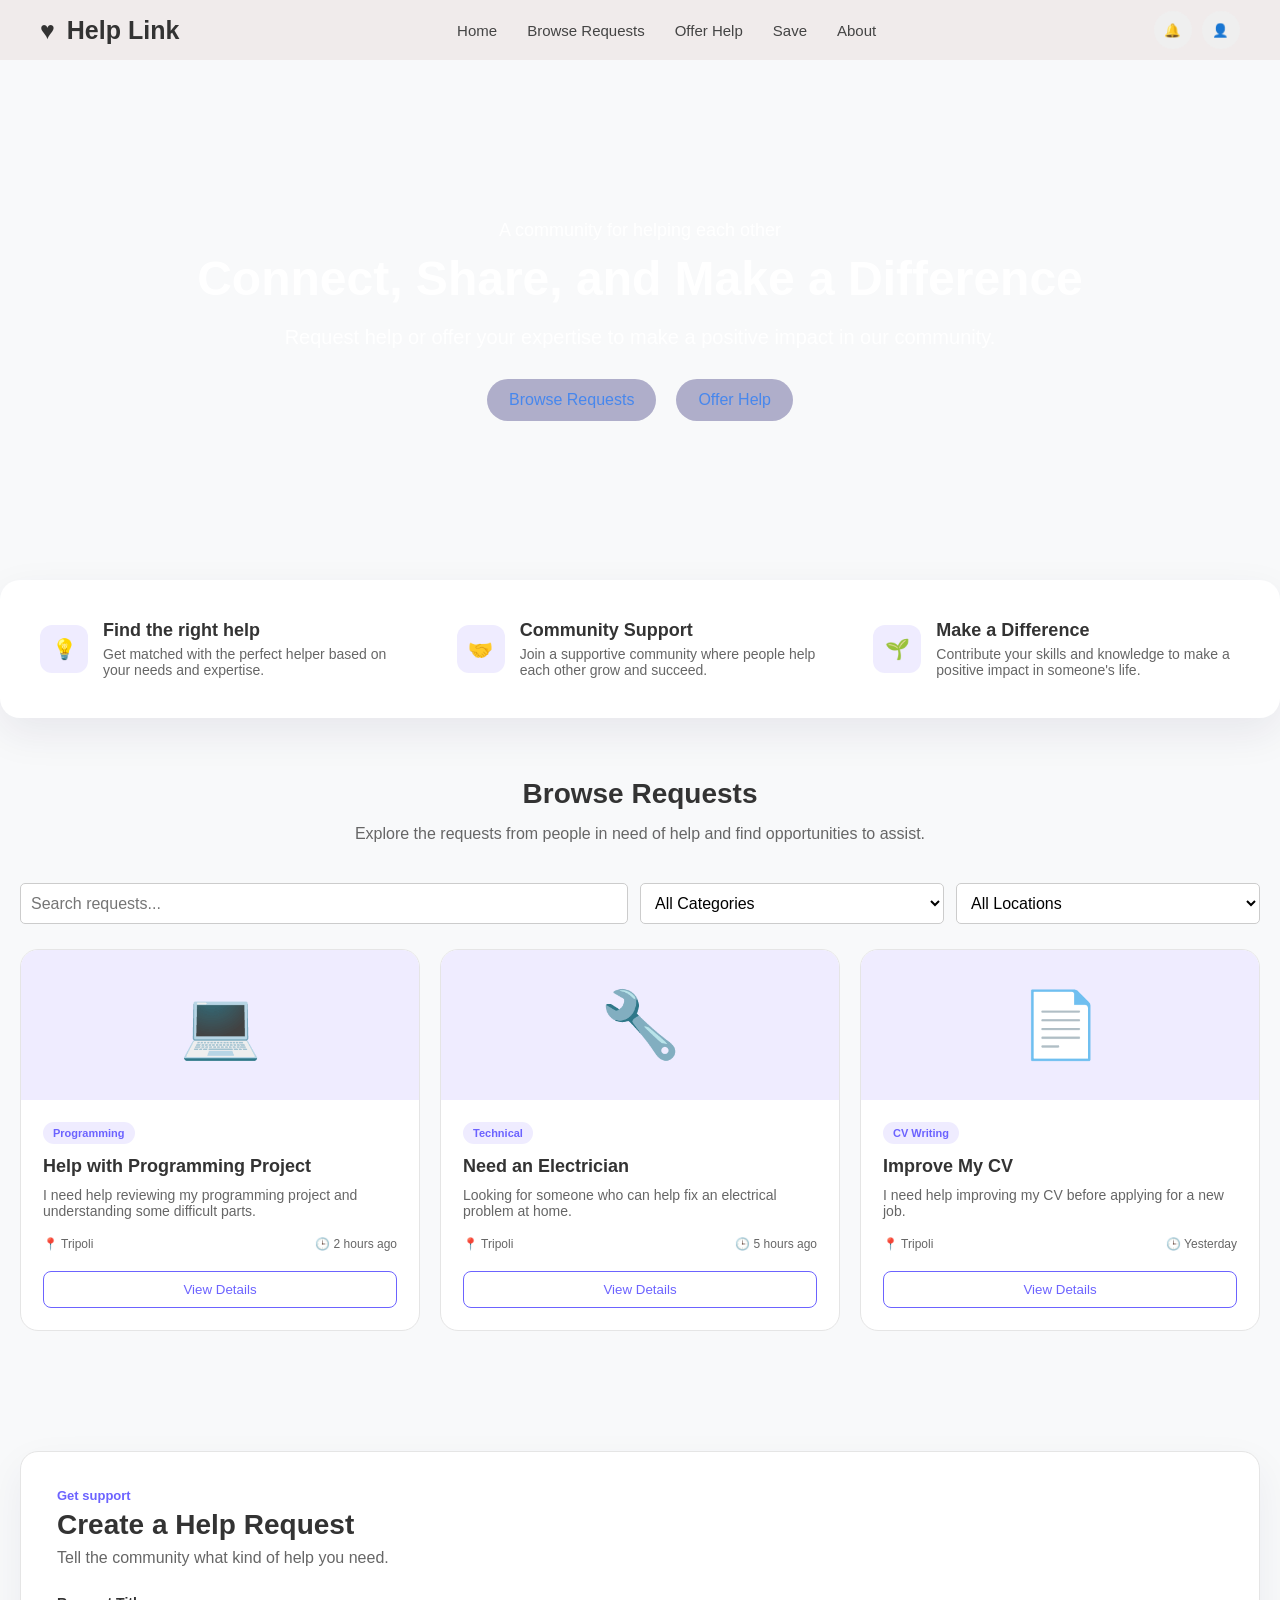
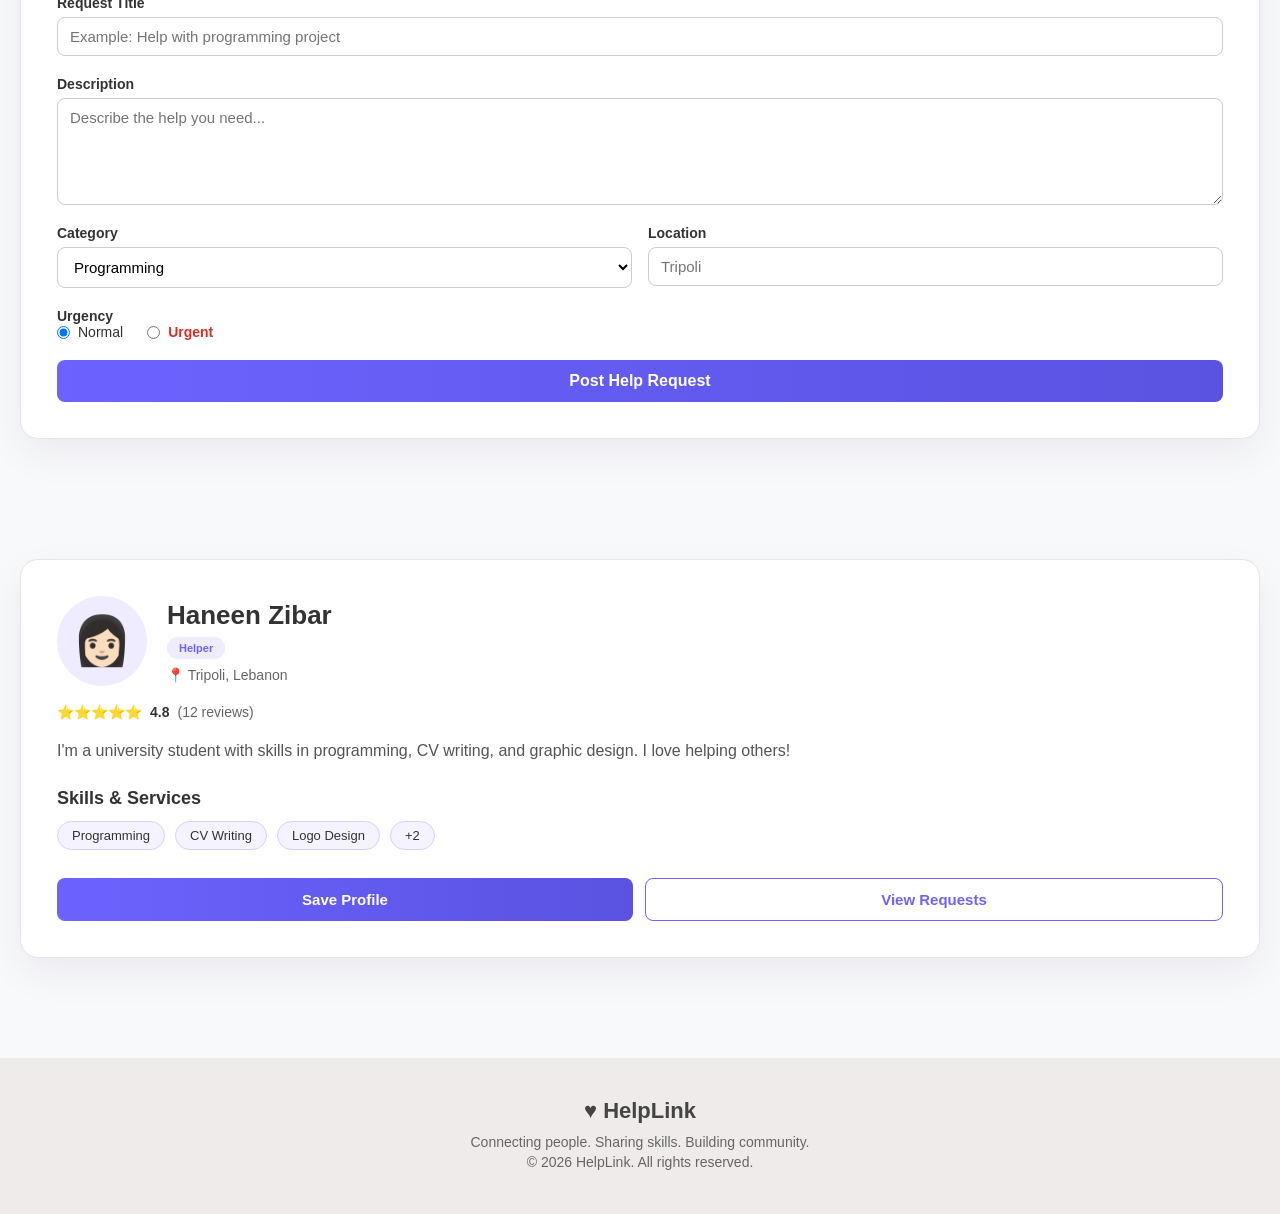
==== Exam/exam..html @ 08ad46ef "Add assignments" ====
<!DOCTYPE html>
<html lang="en">
<head>
    <meta charset="UTF-8">
    <meta name="viewport" content="width=device-width, initial-scale=1.0">
    <title>Help Link</title>
    <link rel="stylesheet" href="exam.css">
</head>
<body>
    <div class="navbar" id="home">
        <div class="logo">
            <span class="logo_icon">♥</span>
            Help Link
        </div>
        <nav class="nav_links">
            <a href="#home">Home</a>
            <a href="#requests">Browse Requests</a>
            <a href="#create-request">Offer Help</a>
            <a href="#save">Save</a>
            <a href="#profile">About</a>
        </nav>
        <div class="header_section">
            <button class="icon_button" aria-label="Notifications">🔔</button>
            <button class="icon_button" aria-label="Profile">👤</button>
        </div>
    </div>

    <section class="hero">
        <div class="hero_content">
            <p class="small_text">A community for helping each other</p>
            <h1>Connect, Share, and Make a Difference</h1>
            <p class="hero_text">Request help or offer your expertise to make a positive impact in our community.</p>
            <div class="hero_buttons">
                <a href="#requests" class="primary_button">Browse Requests</a>
                <a href="#create-request" class="primary_button">Offer Help</a>
            </div>
        </div>
    </section>

    <section class="features">
        <div class="feature">
            <div class="feature_icon">💡</div>
            <div>
                <h3>Find the right help</h3>
                <p>Get matched with the perfect helper based on your needs and expertise.</p>
            </div>
        </div>
        <div class="feature">
            <div class="feature_icon">🤝</div>
            <div>
                <h3>Community Support</h3>
                <p>Join a supportive community where people help each other grow and succeed.</p>
            </div>
        </div>
        <div class="feature">
            <div class="feature_icon">🌱</div>
            <div>
                <h3>Make a Difference</h3>
                <p>Contribute your skills and knowledge to make a positive impact in someone's life.</p>
            </div>
        </div>
    </section>

    <section class="section" id="requests">
        <div class="section_heading">
            <h2>Browse Requests</h2>
            <p>Explore the requests from people in need of help and find opportunities to assist.</p>
        </div>

        <div class="search">
            <input type="search" placeholder="Search requests..." aria-label="Search requests">
            <select aria-label="Filter by category">
                <option>All Categories</option>
                <option>Programming</option>
                <option>Technical</option>
                <option>CV Writing</option>
                <option>Graphic Design</option>
            </select>
            <select aria-label="Filter by location">
                <option>All Locations</option>
                <option>Tripoli</option>
                <option>Beirut</option>
                <option>Other</option>
            </select>
        </div>

        <div class="request-grid">
            <article class="request-card">
                <div class="request-image">💻</div>
                <div class="request-content">
                    <div class="card-top">
                        <span class="category">Programming</span>
                    </div>
                    <h3>Help with Programming Project</h3>
                    <p>I need help reviewing my programming project and understanding some difficult parts.</p>
                    <div class="request-info">
                        <span>📍 Tripoli</span>
                        <span>🕒 2 hours ago</span>
                    </div>
                    <button class="outline-button">View Details</button>
                </div>
            </article>

            <article class="request-card">
                <div class="request-image">🔧</div>
                <div class="request-content">
                    <div class="card-top">
                        <span class="category">Technical</span>
                    </div>
                    <h3>Need an Electrician</h3>
                    <p>Looking for someone who can help fix an electrical problem at home.</p>
                    <div class="request-info">
                        <span>📍 Tripoli</span>
                        <span>🕒 5 hours ago</span>
                    </div>
                    <button class="outline-button">View Details</button>
                </div>
            </article>

            <article class="request-card">
                <div class="request-image">📄</div>
                <div class="request-content">
                    <div class="card-top">
                        <span class="category">CV Writing</span>
                    </div>
                    <h3>Improve My CV</h3>
                    <p>I need help improving my CV before applying for a new job.</p>
                    <div class="request-info">
                        <span>📍 Tripoli</span>
                        <span>🕒 Yesterday</span>
                    </div>
                    <button class="outline-button">View Details</button>
                </div>
            </article>
        </div>
    </section>

    <section class="section create-section" id="create-request">
        <div class="form-container">
            <div class="section-heading">
                <p class="small-title">Get support</p>
                <h2>Create a Help Request</h2>
                <p>Tell the community what kind of help you need.</p>
            </div>

            <form class="help-form">
                <div class="form-group">
                    <label for="title">Request Title</label>
                    <input id="title" type="text" placeholder="Example: Help with programming project" required>
                </div>

                <div class="form-group">
                    <label for="description">Description</label>
                    <textarea id="description" rows="5" placeholder="Describe the help you need..." required></textarea>
                </div>

                <div class="form-row">
                    <div class="form-group">
                        <label for="category">Category</label>
                        <select id="category">
                            <option>Programming</option>
                            <option>Technical</option>
                            <option>CV Writing</option>
                            <option>Graphic Design</option>
                        </select>
                    </div>

                    <div class="form-group">
                        <label for="location">Location</label>
                        <input id="location" type="text" placeholder="Tripoli">
                    </div>
                </div>

                <fieldset class="form-group">
                    <legend>Urgency</legend>
                    <div class="radio-group">
                        <label>
                            <input type="radio" name="urgency" value="normal" checked>
                            Normal
                        </label>
                        <label>
                            <input type="radio" name="urgency" value="urgent">
                            <span class="urgent-text">Urgent</span>
                        </label>
                    </div>
                </fieldset>

                <button type="submit" class="submit-button">Post Help Request</button>
            </form>
        </div>
    </section>

    <section class="section profile-section" id="profile">
        <div class="profile-card">
            <div class="profile-header">
                <div class="profile-avatar">👩🏻</div>
                <div>
                    <h2>Haneen Zibar</h2>
                    <span class="helper-badge">Helper</span>
                    <p>📍 Tripoli, Lebanon</p>
                </div>
            </div>

            <div class="rating">
                ⭐⭐⭐⭐⭐ <strong>4.8</strong> <span>(12 reviews)</span>
            </div>

            <p class="profile-description">
                I'm a university student with skills in programming, CV writing, and graphic design. I love helping others!
            </p>

            <h3>Skills &amp; Services</h3>
            <div class="skills">
                <span>Programming</span>
                <span>CV Writing</span>
                <span>Logo Design</span>
                <span>+2</span>
            </div>

            <div class="profile-buttons">
                <button class="btn btn-primary">Save Profile</button>
                <button class="btn btn-secondary">View Requests</button>
            </div>
        </div>
    </section>


    <footer class="footer">
        <div class="footer-logo">♥ HelpLink</div>
        <p>Connecting people. Sharing skills. Building community.</p>
        <p>© 2026 HelpLink. All rights reserved.</p>
    </footer>
</body>
</html>
---- Exam/exam.css ----
html {
    scroll-behavior: smooth;
}

* {
    margin: 0;
    padding: 0;
    box-sizing: border-box;
}

body {
    font-family: 'Poppins', sans-serif;
    background-color: #f8f9fa;
    color: #333;
}

.navbar {
    background-color: #f0ebeb;
    padding: 0 40px;
    display: flex;
    justify-content: space-between;
    height: 60px;
    align-items: center;
}

.logo {
    font-size: 25px;
    font-weight: bold;
    color: #333;
}

.logo_icon {
    margin-right: 5px;
}

.nav_links {
    display: flex;
    gap: 30px;
}

.nav_links a {
    text-decoration: none;
    color: #444;
    font-size: 15px;
    transition: color 0.3s;
}

.nav_links a:hover {
    color: #007bff;
}

.header_section {
    display: flex;
    gap: 10px;
}

.icon_button {
    border: none;
    border-radius: 50%;
    width: 38px;
    height: 38px;
    cursor: pointer;
}

.icon_button:hover {
    background: #efecff;
    transform: translateY(-2px);
}

.hero {
    height: 520px;
    background-image: url('https://help-link.co.za/wp-content/uploads/2025/05/Helplink_FB_ProPicBlue.png');
    background-size: cover;
    background-position: center;
    display: flex;
    align-items: center;
    justify-content: center;
}

.hero_content {
    text-align: center;
    color: #fff;
    padding: 0 20px;
}

.small_text {
    font-size: 18px;
    margin-bottom: 10px;
}

.hero_content h1 {
    font-size: 48px;
    margin-bottom: 20px;
}

.hero_text {
    font-size: 20px;
    margin-bottom: 30px;
}

.hero_buttons {
    display: flex;
    gap: 20px;
    justify-content: center;
}

.primary_button {
    display: inline-block;
    background-color: #afaeca;
    color: #4787ed;
    padding: 10px 20px;
    border: 2px solid transparent;
    border-radius: 50px;
    cursor: pointer;
    transition: 0.3s;
    text-decoration: none;
}

.primary_button:hover {
    background-color: #5a52e0;
    color: #fff;
    transform: translateY(-2px);
    box-shadow: 0 4px 8px rgba(0, 0, 0, 0.2);
}

.features {
    padding: 25px;
    border-radius: 20px;
    box-shadow: 0 15px 40px rgba(40, 20, 80, 0.08);
    display: grid;
    grid-template-columns: repeat(3, 1fr);
    gap: 20px;
    position: relative;
    background: #fff;
}

.feature {
    display: flex;
    gap: 15px;
    align-items: center;
    padding: 15px;
}

.feature_icon {
    width: 48px;
    height: 48px;
    flex-shrink: 0;
    display: flex;
    align-items: center;
    justify-content: center;
    background: #efecff;
    border-radius: 12px;
    font-size: 20px;
}

.feature h3 {
    font-size: 18px;
    font-weight: 600;
    margin-bottom: 5px;
}

.feature p {
    font-size: 14px;
    color: #666;
}

.section {
    padding: 60px 20px;
}

.section_heading {
    text-align: center;
    margin-bottom: 40px;
    display: flex;
    flex-direction: column;
    align-items: center;
    gap: 15px;
}

.section_heading h2 {
    font-size: 28px;
    font-weight: 600;
    color: #333;
}

.section_heading p {
    font-size: 16px;
    color: #666;
}

.search {
    display: grid;
    grid-template-columns: 2fr 1fr 1fr;
    gap: 12px;
    margin-bottom: 25px;
}

.search input,
.search select {
    padding: 10px;
    border: 1px solid #ccc;
    border-radius: 5px;
    font-size: 16px;
    background-color: #fff;
}

.request-grid {
    display: grid;
    grid-template-columns: repeat(3, 1fr);
    gap: 20px;
}

.request-card {
    background: white;
    border: 1px solid #e5e5e5;
    border-radius: 18px;
    overflow: hidden;
    transition: 0.3s;
}

.request-card:hover {
    transform: translateY(-5px);
    box-shadow: 0 15px 35px rgba(50, 30, 100, 0.1);
    border-color: #d8d0ff;
}

.request-image {
    height: 150px;
    display: flex;
    align-items: center;
    justify-content: center;
    font-size: 65px;
    background: #efecff;
}

.request-content {
    padding: 22px;
}

.card-top {
    display: flex;
    gap: 8px;
    margin-bottom: 12px;
    flex-wrap: wrap;
}

.category {
    display: inline-block;
    padding: 5px 10px;
    border-radius: 20px;
    font-size: 11px;
    font-weight: 700;
    background: #efecff;
    color: #6c63ff;
}

.request-content h3 {
    font-size: 18px;
    margin-bottom: 10px;
}

.request-content p {
    color: #666;
    font-size: 14px;
    margin-bottom: 18px;
}

.request-info {
    display: flex;
    justify-content: space-between;
    gap: 10px;
    color: #666;
    font-size: 12px;
    margin-bottom: 20px;
}

.outline-button {
    width: 100%;
    padding: 10px;
    background: white;
    color: #6c63ff;
    border: 1px solid #6c63ff;
    border-radius: 8px;
    cursor: pointer;
    transition: 0.3s;
}

.outline-button:hover {
    transform: translateY(-2px);
    background: linear-gradient(90deg, #6c63ff, #5a52e0);
    color: #fff;
}

@media (max-width: 900px) {
    .request-grid {
        grid-template-columns: repeat(2, 1fr);
    }
}

@media (max-width: 640px) {
    .navbar {
        padding: 0 16px;
    }

    .nav_links {
        display: none;
    }

    .hero_content h1 {
        font-size: 32px;
    }

    .hero_buttons {
        flex-direction: column;
        align-items: center;
    }

    .features,
    .request-grid,
    .search {
        grid-template-columns: 1fr;
    }
}


.create-section {
    display: flex;
    justify-content: center;
}

.form-container {
    width: 100%;
    background: #fff;
    border: 1px solid #e5e5e5;
    border-radius: 18px;
    padding: 36px;
    box-shadow: 0 15px 40px rgba(40, 20, 80, 0.06);
}

.section-heading {
    margin-bottom: 28px;
}

.small-title {
    font-size: 13px;
    font-weight: 600;
    color: #6c63ff;
    margin-bottom: 6px;
}

.section-heading h2 {
    font-size: 28px;
    font-weight: 600;
    margin-bottom: 8px;
}

.section-heading p:last-child {
    color: #666;
}

.help-form {
    display: flex;
    flex-direction: column;
    gap: 20px;
}

.form-group {
    display: flex;
    flex-direction: column;
    gap: 6px;
    border: none;
}

.form-group label,
.form-group legend {
    font-size: 14px;
    font-weight: 600;
}

.form-row {
    display: grid;
    grid-template-columns: 1fr 1fr;
    gap: 16px;
}

.form-group input[type="text"],
.form-group textarea,
.form-group select {
    width: 100%;
    padding: 10px 12px;
    border: 1px solid #ccc;
    border-radius: 8px;
    font-family: inherit;
    font-size: 15px;
    background: #fff;
}

.form-group textarea {
    resize: vertical;
}

.form-group input:focus,
.form-group textarea:focus,
.form-group select:focus {
    outline: 2px solid #6c63ff;
    outline-offset: 1px;
    border-color: #6c63ff;
}

.radio-group {
    display: flex;
    gap: 24px;
}

.radio-group label {
    display: flex;
    align-items: center;
    gap: 8px;
    font-weight: 400;
    cursor: pointer;
}

.urgent-text {
    color: #d93025;
    font-weight: 600;
}

.submit-button {
    padding: 12px;
    background: linear-gradient(90deg, #6c63ff, #5a52e0);
    color: #fff;
    border: none;
    border-radius: 8px;
    font-size: 16px;
    font-weight: 600;
    cursor: pointer;
    transition: 0.3s;
}

.submit-button:hover {
    transform: translateY(-2px);
    box-shadow: 0 6px 14px rgba(90, 82, 224, 0.3);
}

@media (max-width: 640px) {
    .form-container { padding: 22px; }
    .form-row { grid-template-columns: 1fr; }
}

/* ---------- Profile ---------- */
.profile-card {
    width: 100%;
    background: #fff;
    border: 1px solid #e5e5e5;
    border-radius: 18px;
    padding: 36px;
    box-shadow: 0 15px 40px rgba(40, 20, 80, 0.06);
}

.profile-header {
    display: flex;
    align-items: center;
    gap: 20px;
    margin-bottom: 18px;
}

.profile-avatar {
    width: 90px;
    height: 90px;
    flex-shrink: 0;
    display: flex;
    align-items: center;
    justify-content: center;
    font-size: 48px;
    background: #efecff;
    border-radius: 50%;
}

.profile-header h2 {
    font-size: 26px;
    font-weight: 600;
    margin-bottom: 6px;
}

.profile-header p {
    color: #666;
    font-size: 14px;
    margin-top: 8px;
}

.helper-badge {
    display: inline-block;
    padding: 5px 12px;
    border-radius: 20px;
    font-size: 11px;
    font-weight: 700;
    background: #efecff;
    color: #6c63ff;
}

.rating {
    display: flex;
    align-items: center;
    gap: 8px;
    margin-bottom: 18px;
    font-size: 14px;
}

.rating span {
    color: #666;
}

.profile-description {
    color: #555;
    line-height: 1.6;
    margin-bottom: 24px;
}

.profile-card h3 {
    font-size: 18px;
    margin-bottom: 12px;
}

.skills {
    display: flex;
    flex-wrap: wrap;
    gap: 10px;
    margin-bottom: 28px;
}

.skills span {
    padding: 6px 14px;
    border: 1px solid #d8d0ff;
    border-radius: 20px;
    font-size: 13px;
    background: #f5f3ff;
}

.profile-buttons {
    display: flex;
    gap: 12px;
}

.btn {
    flex: 1;
    padding: 12px;
    border-radius: 8px;
    font-size: 15px;
    font-weight: 600;
    cursor: pointer;
    transition: 0.3s;
}

.btn:hover {
    transform: translateY(-2px);
}

.btn-primary {
    background: linear-gradient(90deg, #6c63ff, #5a52e0);
    color: #fff;
    border: none;
}

.btn-secondary {
    background: #fff;
    color: #6c63ff;
    border: 1px solid #6c63ff;
}





.footer {
    margin-top: 40px;
    padding: 40px 20px;
    text-align: center;
    background: #f0ebeb;
    color: #444;
}

.footer-logo {
    font-size: 22px;
    font-weight: bold;
    margin-bottom: 10px;
}

.footer p {
    font-size: 14px;
    color: #666;
    margin-bottom: 4px;
}

@media (max-width: 640px) {
    .tracking-card { padding: 22px; }
    .tracking-title { flex-direction: column; }
}
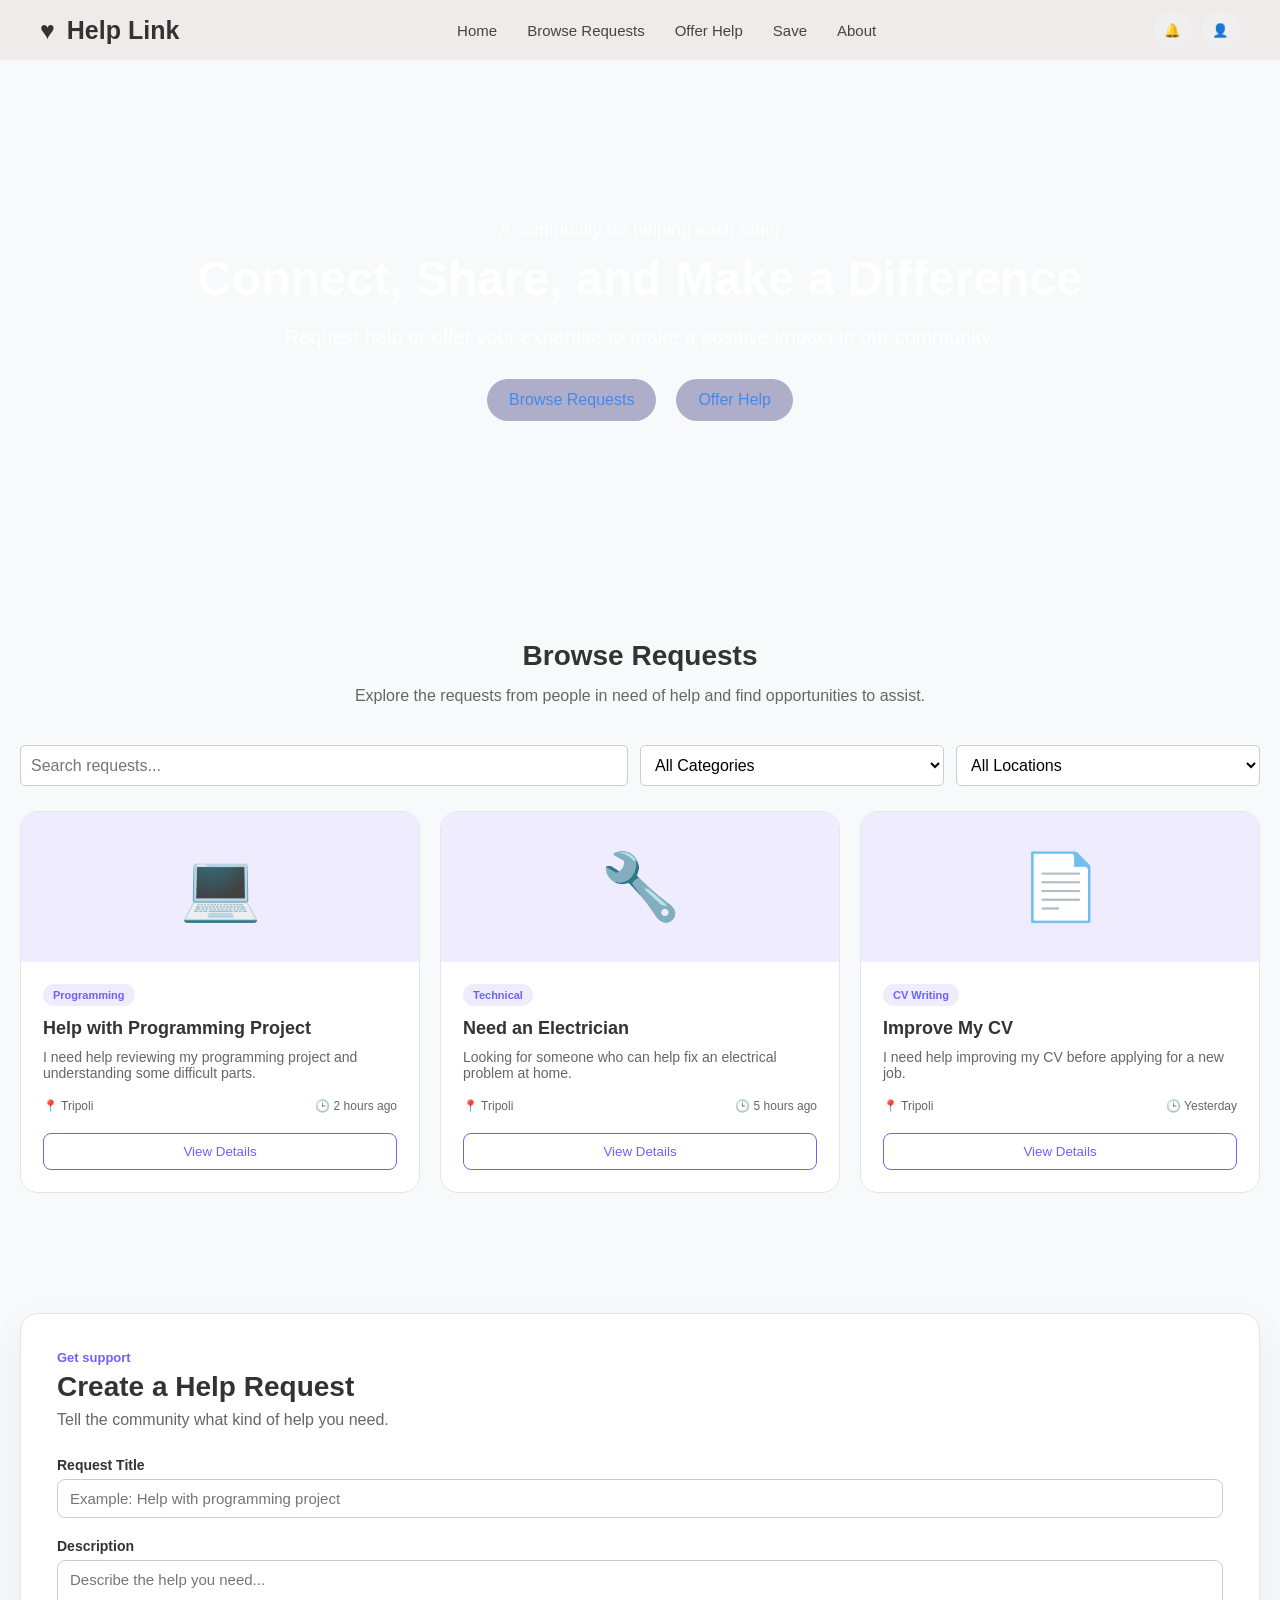
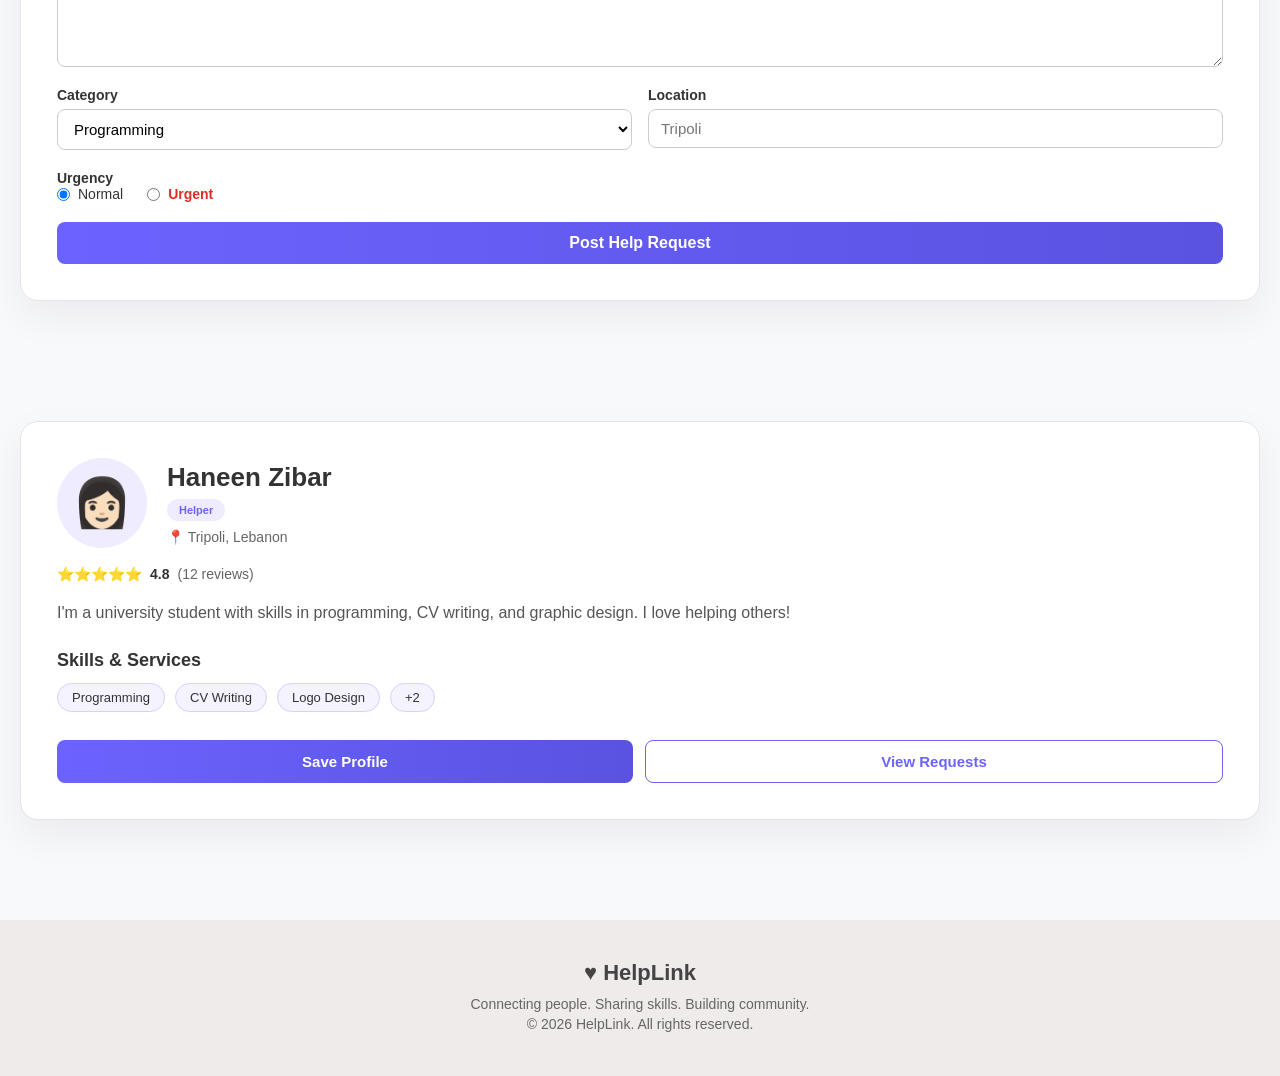
==== commit 9434f3cb: "Add assignments" ====
--- a/Exam/exam..html
+++ b/Exam/exam..html
@@ -37,29 +37,7 @@
         </div>
     </section>
 
-    <section class="features">
-        <div class="feature">
-            <div class="feature_icon">💡</div>
-            <div>
-                <h3>Find the right help</h3>
-                <p>Get matched with the perfect helper based on your needs and expertise.</p>
-            </div>
-        </div>
-        <div class="feature">
-            <div class="feature_icon">🤝</div>
-            <div>
-                <h3>Community Support</h3>
-                <p>Join a supportive community where people help each other grow and succeed.</p>
-            </div>
-        </div>
-        <div class="feature">
-            <div class="feature_icon">🌱</div>
-            <div>
-                <h3>Make a Difference</h3>
-                <p>Contribute your skills and knowledge to make a positive impact in someone's life.</p>
-            </div>
-        </div>
-    </section>
+   
 
     <section class="section" id="requests">
         <div class="section_heading">
--- a/Exam/exam.css
+++ b/Exam/exam.css
@@ -69,7 +69,7 @@
 
 .hero {
     height: 520px;
-    background-image: url('https://help-link.co.za/wp-content/uploads/2025/05/Helplink_FB_ProPicBlue.png');
+    background-image: url('https://i.pinimg.com/736x/c6/a7/05/c6a7054ccb9b148ecae9d4ae29fe7164.jpg');
     background-size: cover;
     background-position: center;
     display: flex;
@@ -123,46 +123,6 @@
     box-shadow: 0 4px 8px rgba(0, 0, 0, 0.2);
 }
 
-.features {
-    padding: 25px;
-    border-radius: 20px;
-    box-shadow: 0 15px 40px rgba(40, 20, 80, 0.08);
-    display: grid;
-    grid-template-columns: repeat(3, 1fr);
-    gap: 20px;
-    position: relative;
-    background: #fff;
-}
-
-.feature {
-    display: flex;
-    gap: 15px;
-    align-items: center;
-    padding: 15px;
-}
-
-.feature_icon {
-    width: 48px;
-    height: 48px;
-    flex-shrink: 0;
-    display: flex;
-    align-items: center;
-    justify-content: center;
-    background: #efecff;
-    border-radius: 12px;
-    font-size: 20px;
-}
-
-.feature h3 {
-    font-size: 18px;
-    font-weight: 600;
-    margin-bottom: 5px;
-}
-
-.feature p {
-    font-size: 14px;
-    color: #666;
-}
 
 .section {
     padding: 60px 20px;
@@ -315,7 +275,7 @@
         align-items: center;
     }
 
-    .features,
+   
     .request-grid,
     .search {
         grid-template-columns: 1fr;
@@ -591,7 +551,3 @@
     margin-bottom: 4px;
 }
 
-@media (max-width: 640px) {
-    .tracking-card { padding: 22px; }
-    .tracking-title { flex-direction: column; }
-}
